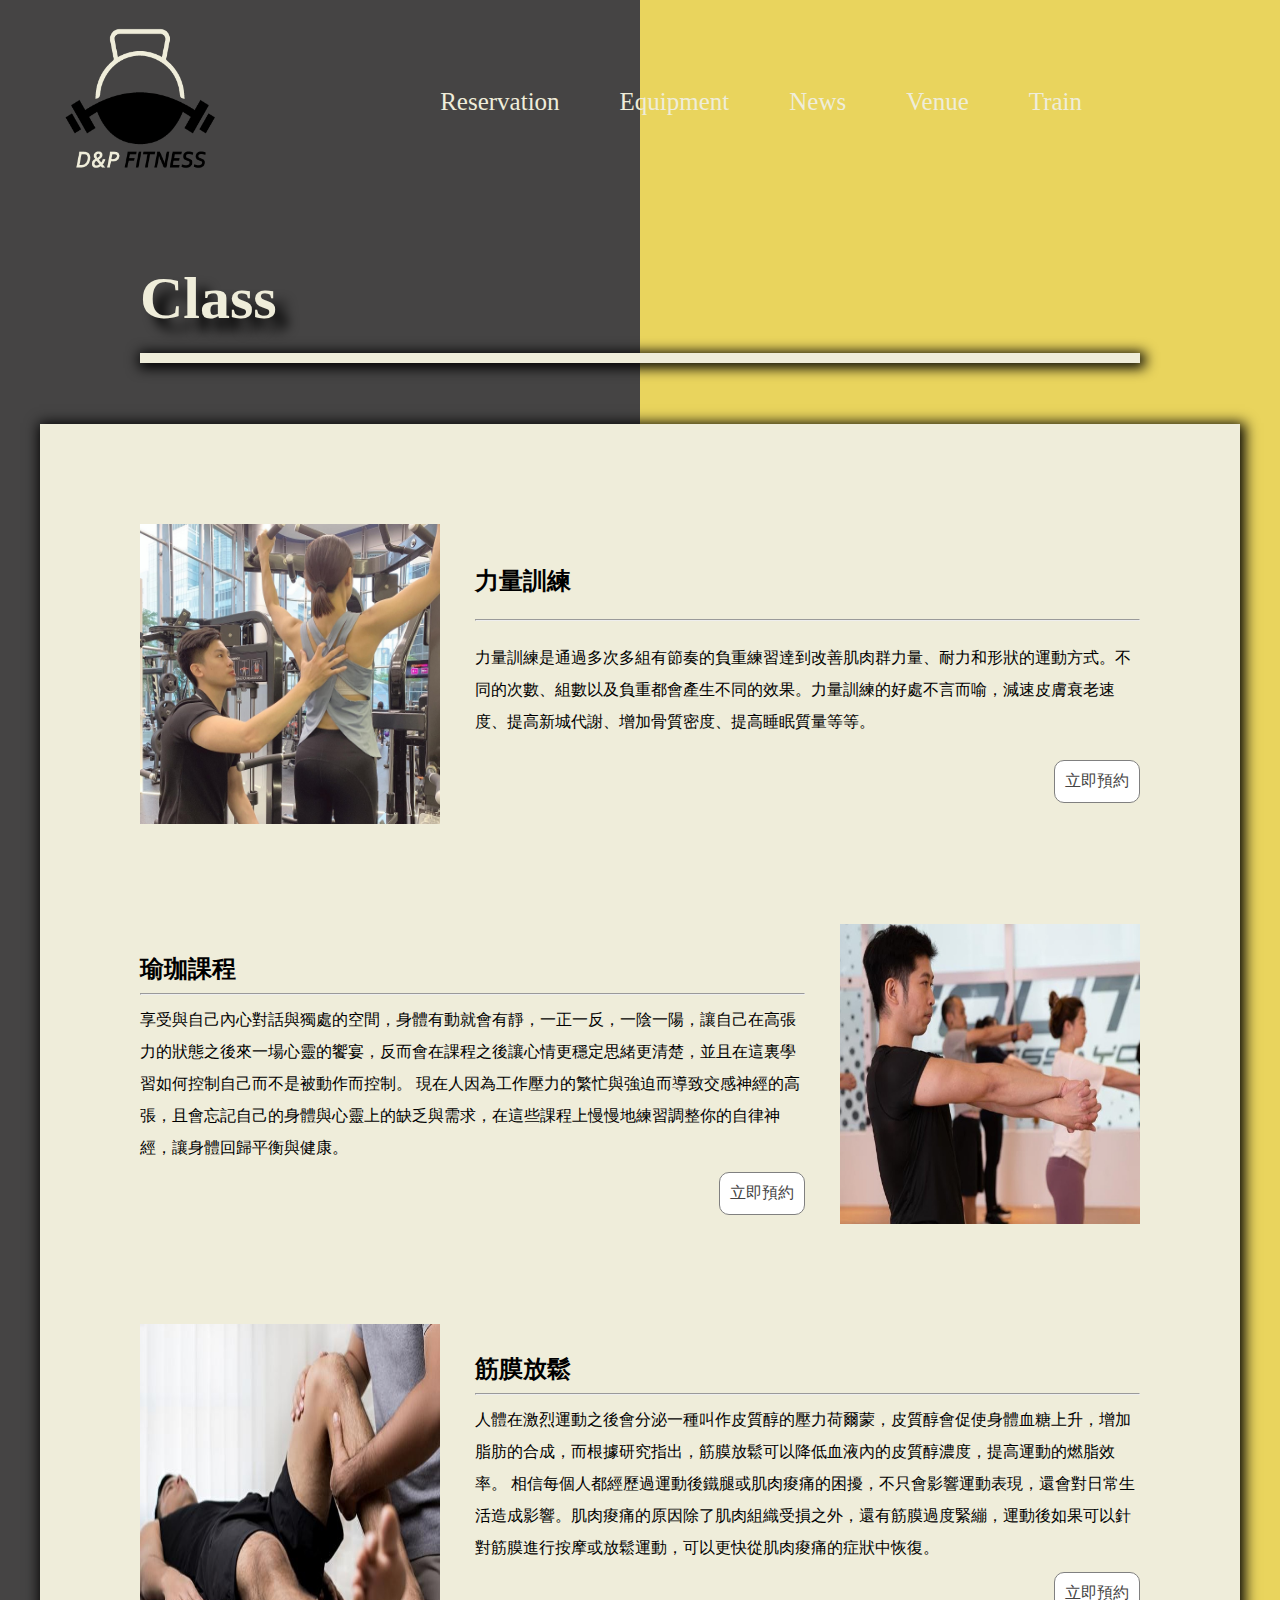
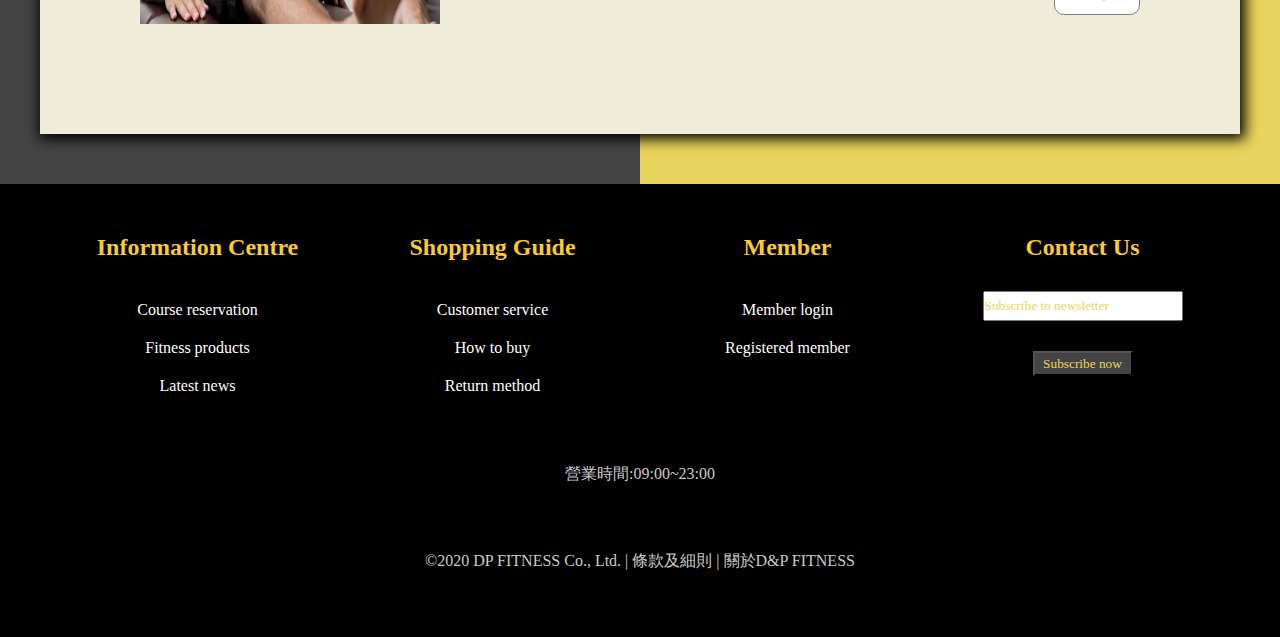
==== class.html @ 35a0f2f8 "第一版" ====
<!DOCTYPE html>
<html lang="en">

<head>
    <meta charset="UTF-8">
    <meta http-equiv="X-UA-Compatible" content="IE=edge">
    <meta name="viewport" content="width=device-width, initial-scale=1.0">
    <title>Document</title>
    <link rel="stylesheet" href="css/class.css">
    <link rel="stylesheet" href="css/nav.footer.css">
    <link rel="stylesheet" href="https://pro.fontawesome.com/releases/v5.10.0/css/all.css"
        integrity="sha384-AYmEC3Yw5cVb3ZcuHtOA93w35dYTsvhLPVnYs9eStHfGJvOvKxVfELGroGkvsg+p" crossorigin="anonymous" />
</head>

<body>
    <div class="dialog">
        <div class="form">
            <div class="wrong"><i class="far fa-times-circle"></i></div>
            <div class="signin">
                <h2>Sign in to D&P</h2>
                <ul class="icon">
                    <li><a href="#"><i class="fab fa-facebook-square"></i></a></li>
                    <li><a href="#"><i class="fab fa-instagram"></i></a></li>
                    <li><a href="#"><i class="fab fa-apple"></i></a></li>
                </ul>
                <input type="text" placeholder="Email or Mobile number">
                <input type="password" name="password" id="password" placeholder="password">
                <p><a href="#">forget password</a></p>
                <button>SIGN IN</button>
            </div>
            <div class="createac">
                <h2>Create Account</h2>
                <ul class="icon">
                    <li><a href="#"><i class="fab fa-facebook-square"></i></a></li>
                    <li><a href="#"><i class="fab fa-instagram"></i></a></li>
                    <li><a href="#"><i class="fab fa-apple"></i></a></li>
                </ul>
                <input type="text" placeholder="Name">
                <input type="text" placeholder="Email">
                <input type="password" name="password" id="password" placeholder="password">
                <button>SIGN UP</button>
            </div>
        </div>
        <div class="signinside">
            <h2>Hello,Friend!</h2>
            <p>Enter your personal details and start journey with us
            </p>
            <button class="signinbtn">SIGN IN</button>
            <button class="signupbtn">SIGN UP</button>
        </div>
    </div>
    <header>
        <div class="all">
            <div class="img">
                <a href="index.html"><img src="img/index/logo1234567.png" alt="林北logo"></a>
            </div>

            <ul class="nav">
                <li class="navlist1"><a href="#">Reservation</a>
                    <ul class="navlist11">
                        <li><a href="class.html">Strength</a>
                        </li>
                        <li><a href="class.html">Yoga</a>
                        </li>
                        <li><a href="class.html">Relax</a>
                        </li>
                    </ul>
                </li>
                <li class="navlist2"><a href="#">Equipment</a>
                    <ul class="navlist22">
                        <li><a href="supplement.html">Supplements</a>
                        </li>
                        <li><a href="liftinggear.html">lifting
                                gear</a></li>
                    </ul>
                </li>
                <li><a href="news.html">News</a>
                </li>
                <li><a href="venue.html">Venue</a>
                </li>
                <li><a href="trainer.html">Train</a>
                </li>
                <a href="#"><i class="fas fa-user-circle"></i></a>
                <a href="#"><i class="fas fa-shopping-cart"></i></a>
            </ul>
        </div>
    </header>
    <div class="banner">
        <h2>Class</h2>
        <div class="banner1"></div>
    </div>
    <main>
        <div class="item1">
            <div class="strlist"><img src="./img/index/str train3.jpg" alt=""></div>
            <div class="strlist-txt">
                <h2>力量訓練</h2>
                <hr>
                <p>力量訓練是通過多次多組有節奏的負重練習達到改善肌肉群力量、耐力和形狀的運動方式。不同的次數、組數以及負重都會產生不同的效果。力量訓練的好處不言而喻，減速皮膚衰老速度、提高新城代謝、增加骨質密度、提高睡眠質量等等。</p>
                <a href="Reservation.html" class="btn">立即預約</a>
            </div>
        </div>
        <div class="item2">
            <div class="yogalist-txt">
                <h2>瑜珈課程</h2>
                <hr>
                <p>享受與自己內心對話與獨處的空間，身體有動就會有靜，一正一反，一陰一陽，讓自己在高張力的狀態之後來一場心靈的饗宴，反而會在課程之後讓心情更穩定思緒更清楚，並且在這裏學習如何控制自己而不是被動作而控制。
                    現在人因為工作壓力的繁忙與強迫而導致交感神經的高張，且會忘記自己的身體與心靈上的缺乏與需求，在這些課程上慢慢地練習調整你的自律神經，讓身體回歸平衡與健康。
                    </p>
                <a href="Reservation.html" class="btn">立即預約</a>
            </div>
            <div class="yogalist"><img src="img/index/yoga train.jpg" alt=""></div>
        </div>
        <div class="item3">
            <div class="relaxlist"><img src="img/index/rleax.jpg" alt=""></div>
            <div class="relaxlist-txt">
                <h2>筋膜放鬆</h2>
                <hr>
                <p>人體在激烈運動之後會分泌一種叫作皮質醇的壓力荷爾蒙，皮質醇會促使身體血糖上升，增加脂肪的合成，而根據研究指出，筋膜放鬆可以降低血液內的皮質醇濃度，提高運動的燃脂效率。
                    相信每個人都經歷過運動後鐵腿或肌肉痠痛的困擾，不只會影響運動表現，還會對日常生活造成影響。肌肉痠痛的原因除了肌肉組織受損之外，還有筋膜過度緊繃，運動後如果可以針對筋膜進行按摩或放鬆運動，可以更快從肌肉痠痛的症狀中恢復。</p>
                <a href="Reservation.html" class="btn">立即預約</a>
            </div>
        </div>
    </main>
    <footer>
        <div class="foter">
            <div class="infor">
                <h4><a href="#">Information Centre</a></h4>
                <ul class="inforlist">
                    <li class="inforlist1"><a href="#">Course reservation</a></li>
                    <li class="inforlist1"><a href="#">Fitness products</a></li>
                    <li class="inforlist1"><a href="#">Latest news</a></li>
                </ul>
            </div>
            <div class="shop">
                <h4><a href="#">Shopping Guide</a></h4>
                <ul class="shoplist">
                    <li class="shoplist1"><a href="#">Customer service</a></li>
                    <li class="shoplist1"><a href="#">How to buy</a></li>
                    <li class="shoplist1"><a href="#">Return method</a></li>
                </ul>
            </div>
            <div class="member">
                <h4><a href="#">Member</a></h4>
                <ul class="memlist">
                    <li class="memlist1"><a href="#">Member login</a></li>
                    <li class="memlist1"><a href="#">Registered member</a></li>
                </ul>
            </div>
            <div class="contact">
                <h4><a href="#">Contact Us</a></h4>
                <ul class="conlist">
                    <input type="text" name="news" id="news" placeholder="Subscribe to newsletter">
                    <button>Subscribe now</button>
                </ul>
            </div>
        </div>
        <div class="last">
            <p>
            <p>營業時間:09:00~23:00</p>
            <br>
            <p class="last1">
                <a href="#"><i class="fab fa-facebook-square"></i></a>
                <a href="#"><i class="fab fa-instagram"></i></a>
                <a href="#"><i class="fab fa-youtube"></i></a>
            </p>
            <p> ©2020 DP FITNESS Co., Ltd. | 條款及細則 | 關於D&P FITNESS </p>
            </p>
        </div>
    </footer>
    <script src="js/nav&footer.js"></script>
</body>

</html>
---- css/class.css ----
/* 中間內容 */
.banner{
    width: 1200px;
    height: 200px;
    margin:0 auto;
    /* background: #efedda; */
}
.banner h2{
    font-size: 60px;
    font-weight: 700;
    padding: 60px 1100px 20px 100px;
    color: #efedda;
    text-shadow:black .2em .2em .2em ;
}
.banner1{
    width: 1000px;
    height: 10px;
    margin: 0 auto;
    background:#efedda ;
    box-shadow: 2px 2px 13px 3px ;
}
main{
    width: 1200px;
    margin: 20px auto 50px auto;
    background:#efedda ;
    box-shadow: 2px 2px 13px 3px ;
    padding: 80px 0 30px 0;
}

.item1{
    width: 1000px;
    height: 400px;
    margin: 0 auto;
    display: flex;
    padding-top: 20px;
    position: relative;
}
.item1 img{
    display:block;
    width: 300px;
    height:300px;
}
.item1 .strlist-txt{
    height: 300px;
    padding-left: 35px;
    padding-top: 20px;
    display: flex;
    flex-direction: column;
    justify-content: space-evenly;
}
.item1 .strlist-txt p{
    line-height: 2;
}
.item1 .strlist-txt .btn{
    align-self: flex-end;
    text-decoration: none;
    border:1px solid gray;
    background: white;
    padding: 10px;
    color: #454444;
    border-radius: 10px ;
}
.item1 .strlist-txt .btn:hover{
    background:#e9d45d ;
    color: white;
}

.item1::after{
    content: "";
    position: absolute;
    bottom:10px;
    display: inline-block;
    width: 0%;
    height: 2px;
    background: rgb(124, 123, 123);
    transition: width 1s;
}
.item1:hover::after{
    width: 100%;
}


.item2{
    width: 1000px;
    height: 400px;
    margin: 0 auto;
    display: flex;
    padding-top: 20px;
    position: relative;
}
.item2 img{
    display:block;
    width: 300px;
    height:300px;
}
.item2 .yogalist-txt{
    height: 300px;
    padding-right: 35px;
    padding-top: 20px;
    display: flex;
    flex-direction: column;
    justify-content: space-evenly;
}
.item2 .yogalist-txt p{
    line-height: 2;
}
.item2 .yogalist-txt .btn{
    align-self: flex-end;
    text-decoration: none;
    border:1px solid gray;
    background: white;
    padding: 10px;
    color: #454444;
    border-radius: 10px ;
}
.item2 .yogalist-txt .btn:hover{
    background:#e9d45d ;
    color: white;
}
.item2::after{
    content: "";
    position: absolute;
    bottom:10px;
    display: inline-block;
    width: 0%;
    height: 2px;
    background: rgb(124, 123, 123);
    transition: width 1s;
}
.item2:hover::after{
    width: 100%;
}
.item3{
    width: 1000px;
    height: 400px;
    margin: 0 auto;
    display: flex;
    padding-top: 20px;
}
.item3 img{
    display:block;
    width: 300px;
    height:300px;
}
.item3 .relaxlist-txt{
    height: 300px;
    padding-left: 35px;
    padding-top: 20px;
    display: flex;
    flex-direction: column;
    justify-content: space-evenly;
}
.item3 .relaxlist-txt p{
    line-height: 2;
}
.item3 .relaxlist-txt .btn{
    align-self: flex-end;
    text-decoration: none;
    border:1px solid gray;
    background: white;
    padding: 10px;
    color: #454444;
    border-radius: 10px ;
}
.item3 .relaxlist-txt .btn:hover{
    background:#e9d45d ;
    color: white;
}
---- css/nav.footer.css ----
*{
    margin: 0;
    padding: 0;
    list-style: none;
    box-sizing: border-box;
    font-family: calibri;
}
/*                    跑馬燈                    */

body{
    background: linear-gradient(90deg,#454444 50%,#e9d45d 50%);
}
/*      登入表單         */
.dialog{
    width: 100%;
    height: 100vh;
    position: relative;
    display: none;
    justify-content: center;
    align-items: center;
    background: rgba(0,0,0,.6); 
}
.form{
    display: flex;
    width: 1200px;
    height: 500px;
    margin: 50px auto;
    padding: 50px 0;
    background:#efedda;
    position: relative
}
.wrong{
    position: absolute;
    top: 2px;
    right: 3px;
    z-index: 100;
}
.wrong:hover{
    cursor: pointer;
}
.wrong i{
    font-size: 24px;
}
.form p{
    padding-bottom: 10px;
    padding-left: 120px;
}
.form a{
    /* text-decoration: none; */
    color: #454444;
    font-size: 10px;
}
.form a:hover{
    cursor: pointer;
}
.signin{
    width: 600px;
    margin: 0 auto;
    text-align: center;
    padding-top: 30px;
    display: flex;
    flex-direction: column;
    align-items: center;
}
.createac{
    width: 600px;
    margin: 0 auto;
    text-align: center;
    padding-top: 30px;
}
.dialog .icon{
    display: flex;
    padding: 30px 15px;
    justify-content: center;
}
.dialog .icon i{
    font-size: 24px;
    color: #454444;
    border: 1px solid #454444;
    padding:10px 12px;
    margin: 0 15px;
    border-radius: 50%;
}
.form input{
    width: 200px;
    height: 30px;
    background: #454444;
    margin-top: 30px;
}
.form button{
    width: 100px;
    padding: 5px;
    margin-top: 50px;
    background: #454444;
    color: #e9d45d;
    border-radius: 10px;
}
::placeholder{
    color: #e9d45d;
}
.createac{
    display: flex;
    flex-direction: column;
    align-items: center;
}
.form2{
    width: 600px;
    margin: 50px 160px;
    padding: 50px 0;
    display: flex;
    height: 500px;
    position:relative;
    top: -600px;
}
.signinside{
    width: 600px;
    display: flex;
    flex-direction: column;
    align-items: center;
    background: #454444;
    height: 500px;
    transition: all .5s;
    position: absolute;
    top: 111px;
    left: 160px;


}
.createacside{
    width: 600px;
    display: flex;
    flex-direction: column;
    align-items: center;
    background: #454444;
    height: 500px;
    transition: all .5s;
}
.signinside h2{
    color: #e9d45d;
    margin-bottom: 50px;
    font-size: 48px;
    font-weight: 800;
    margin-top: 100px;
}
.signinside p{
    color: #e9d45d;
    font-size: 24px;
    margin-bottom: 50px;
    width: 330px;
    text-align: center;
    line-height: 2;
}
.signinside button{
    width: 100px;
    padding: 5px;
    margin-top: 20px;
    background: #efedda;
    color:#454444;
    border-radius: 10px;
}
.signinbtn{
    position: absolute;
    top:350px;
}
.signupbtn{
    position: absolute;
    top:350px;
    z-index: -1;
}
.abs{
    animation-name: gohigh;
    animation-duration: 1s;

}
@keyframes gohigh{
    0%{
        opacity: 0;
        /* transform:scale(0); */
    }
    100%{
        opacity: 1;
        /* transform:scale(1); */

    }
}
/*                   導覽列                   */
.all{
    width: 1200px;
    margin: 0 auto;
    display: flex;
    justify-content: space-between;
}
.nav{
    display: flex;
    align-items: center;
}.nav li{
    transition: all 1s;
}
.nav li:hover{
    transform: translateY(-10px);
}
.nav li a{
    text-decoration: none;
    color: #efedda;
    font-size: 25px;
    padding: 0 30px;
}
.img img{
    display: inline-block;
    width: 200px;
    height: 200px;
}
.nav i{
    font-size: 35px;
    padding: 0 30px 9px 34px;
    color: #454444;
}


.navlist1{
    position: relative;
}
.navlist11{
    position: absolute; 
    top:40px; 
    left: 0;
    opacity: 0;
    transition: all .5s;
}
.navlist11 li{
    padding: 10px 0;
}
.navlist11 li a{
    font-size: 18px;
}
.navlist11 li:hover{
    transform: scale(1.2);

}
.navlist1:hover .navlist11{
    opacity: 1;
}
.navlist2{
    position: relative;
}
.navlist22{
    position: absolute; 
    top:32px; 
    left: 0;
    display: none;
    transition: all .5s;
}
.navlist22 li{
    padding: 15px 0;
}
.navlist22 li:hover{
    transform: scale(1.2);

}
.navlist22 li a{
    font-size: 18px;
    
}
.navlist2:hover .navlist22{
    display:block;
}
.nav a i{
    transition: all .5s;
}
.nav a i:hover{
    transform: scale(1.2);
}

/*      結尾           */

footer{
    width: 100%;
    padding: 50px;
    background:#000000;    
}
.foter{
    height: 100%;
    width: 100%;
    display: flex;
    justify-content: space-evenly;
    align-items: center;
}
.infor{
    width: 25%;
    height: 200px;
    text-align: center;
}
.inforlist{
    display: flex;
    flex-direction: column;
    align-items: center; 
}
.inforlist li{
    padding: 10px;
}
.foter h4{
    margin-bottom: 30px;
}

.foter h4 a{
    color: rgb(250, 202, 46);
    font-size: 24px;
    text-decoration: none;
}
.inforlist li a{
    text-decoration: none;
    color: white;

}
.shop{
    width: 25%;
    height: 200px;
    text-align: center;

}
.shoplist{
    display: flex;
    flex-direction: column;
    align-items: center;
}
.shoplist1{
    padding: 10px;
}
.shoplist li a{
    text-decoration: none;
    color: white;
}
.member{
    width: 25%;
    height: 200px;
    text-align: center;
}
.memlist{
    display: flex;
    flex-direction: column;
    align-items: center;
}
.memlist1{
    padding: 10px;
}
.memlist li a{
    color: white;
    text-decoration: none;
}
.contact{
    width: 25%;
    height: 200px;
    text-align: center;
}
.conlist{
    display: flex;
    flex-direction: column;
    align-items: center;
}
.conlist input{
    width: 200px;
    height: 30px;
    margin-bottom: 30px;
}
.conlist button{
    width: 100px;
    height: 25px;
    background: #454444;
    color: #e9d45d;
}
footer p{
    text-align: center;
    color:rgb(202, 202, 202);
    padding-top: 15px;
}
.last a {
    text-decoration: none;
    color: rgb(202, 202, 202);
}
.last1 a{
    text-decoration: none;
    color: rgb(202, 202, 202);
    padding: 0 10px;
}
.foter li a{
    display: block;
    width: 200px;
}
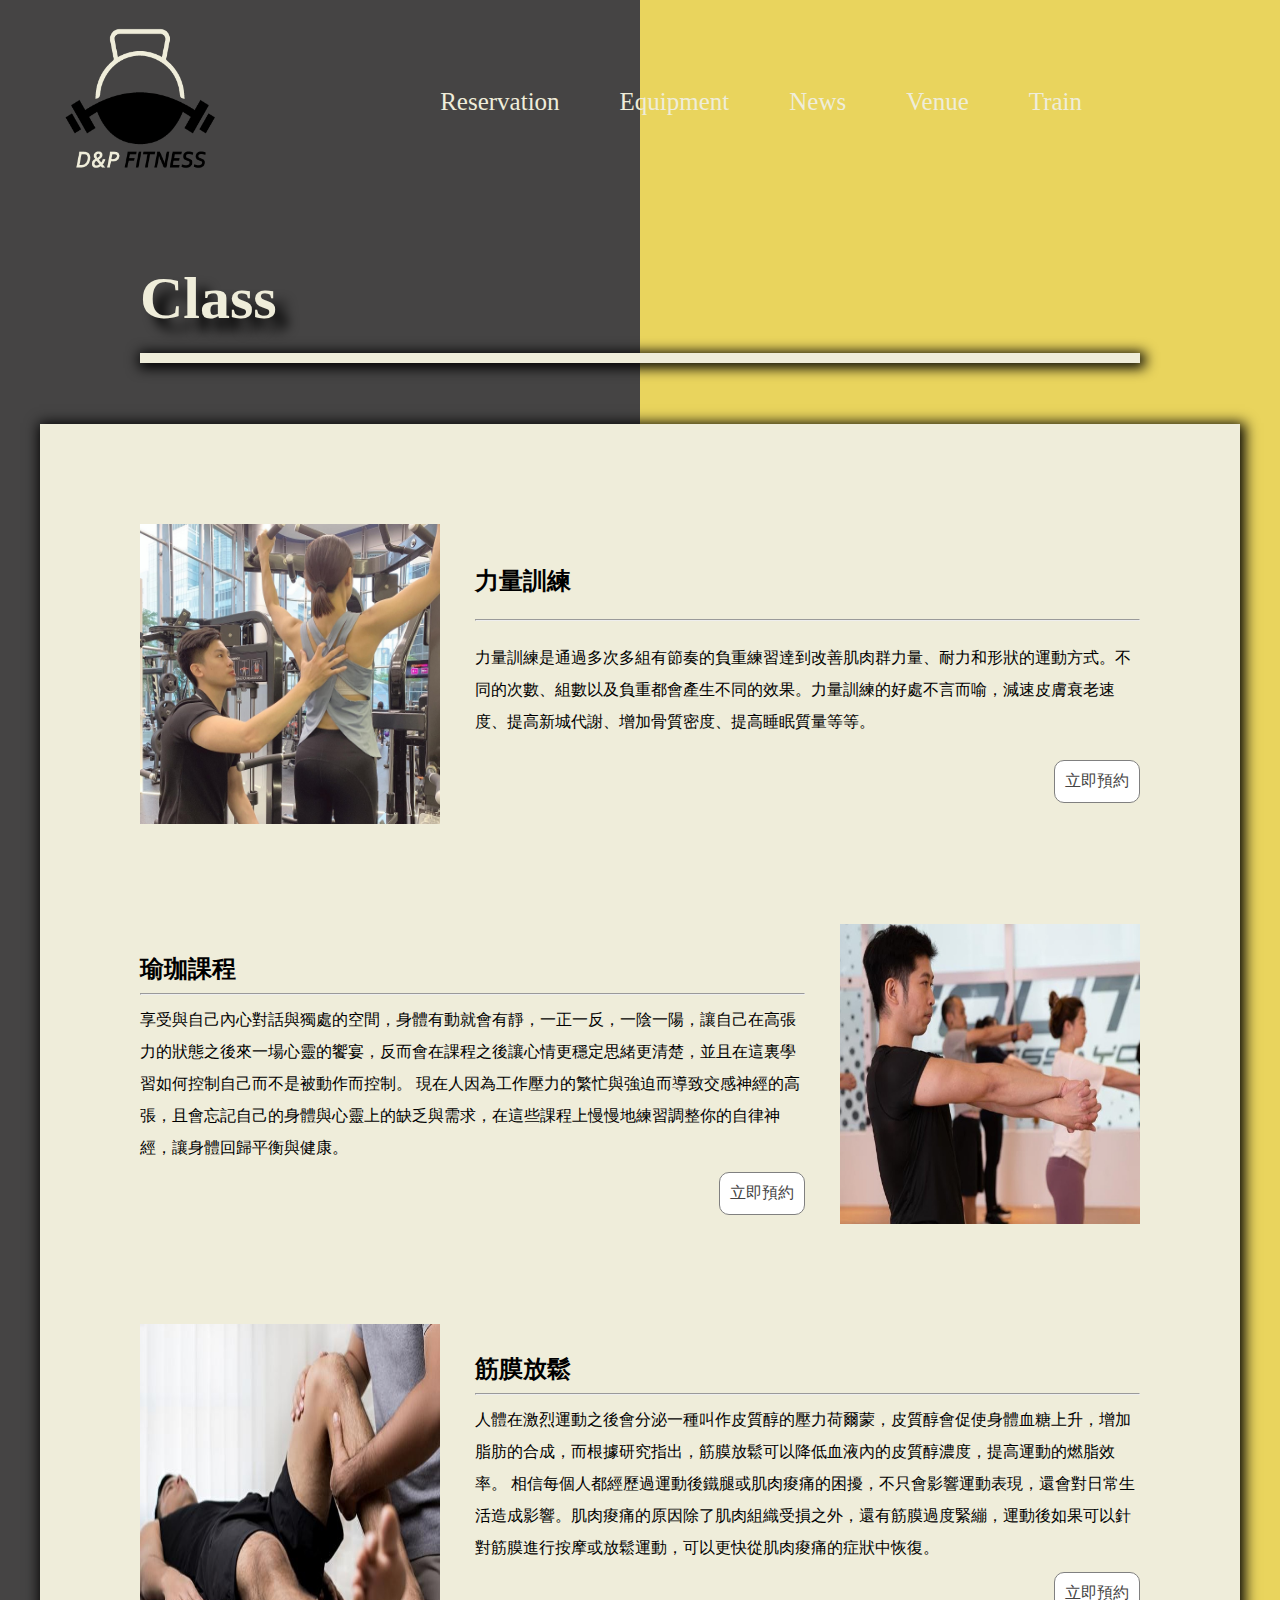
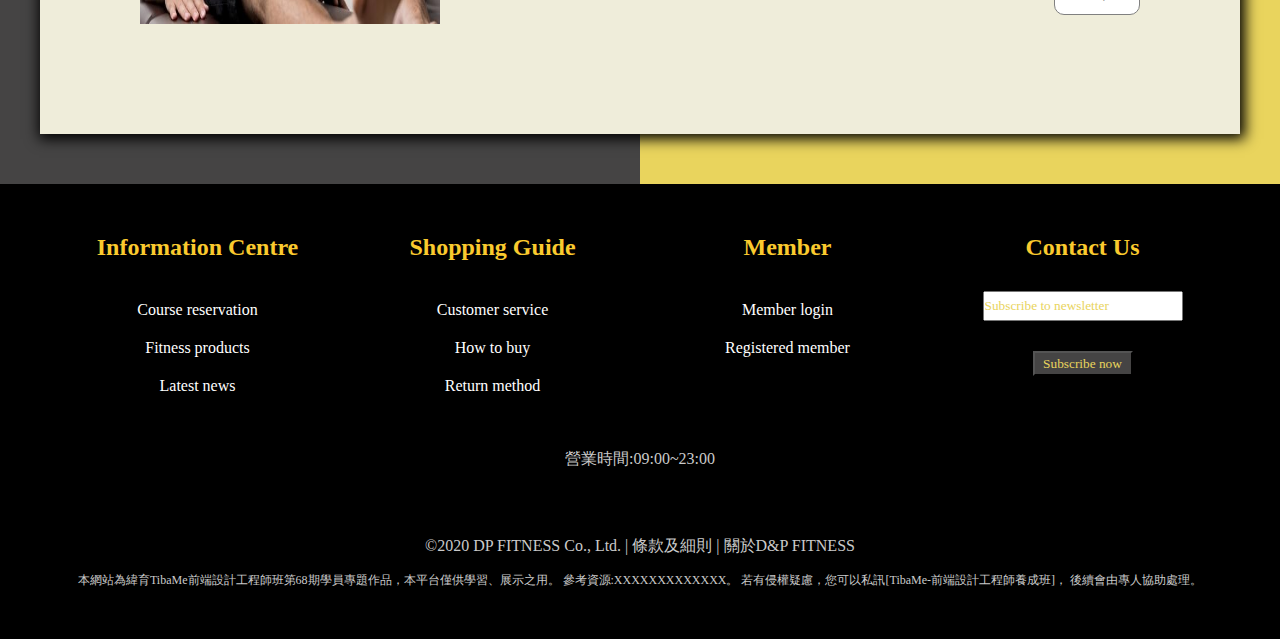
==== commit b6731af6: "第三版" ====
--- a/class.html
+++ b/class.html
@@ -5,7 +5,7 @@
     <meta charset="UTF-8">
     <meta http-equiv="X-UA-Compatible" content="IE=edge">
     <meta name="viewport" content="width=device-width, initial-scale=1.0">
-    <title>Document</title>
+    <title>class</title>
     <link rel="stylesheet" href="css/class.css">
     <link rel="stylesheet" href="css/nav.footer.css">
     <link rel="stylesheet" href="https://pro.fontawesome.com/releases/v5.10.0/css/all.css"
@@ -14,39 +14,41 @@
 
 <body>
     <div class="dialog">
-        <div class="form">
-            <div class="wrong"><i class="far fa-times-circle"></i></div>
-            <div class="signin">
-                <h2>Sign in to D&P</h2>
-                <ul class="icon">
-                    <li><a href="#"><i class="fab fa-facebook-square"></i></a></li>
-                    <li><a href="#"><i class="fab fa-instagram"></i></a></li>
-                    <li><a href="#"><i class="fab fa-apple"></i></a></li>
-                </ul>
-                <input type="text" placeholder="Email or Mobile number">
-                <input type="password" name="password" id="password" placeholder="password">
-                <p><a href="#">forget password</a></p>
-                <button>SIGN IN</button>
+        <div class="dialog1">
+            <div class="form">
+                <div class="wrong"><i class="far fa-times-circle"></i></div>
+                <div class="signin">
+                    <h2>Sign in to D&P</h2>
+                    <ul class="icon">
+                        <li><a href="#"><i class="fab fa-facebook-square"></i></a></li>
+                        <li><a href="#"><i class="fab fa-instagram"></i></a></li>
+                        <li><a href="#"><i class="fab fa-apple"></i></a></li>
+                    </ul>
+                    <input type="text" placeholder="Email or Mobile number">
+                    <input type="password" name="password" id="password" placeholder="password">
+                    <p><a href="#">forget password</a></p>
+                    <button>SIGN IN</button>
+                </div>
+                <div class="createac">
+                    <h2>Create Account</h2>
+                    <ul class="icon">
+                        <li><a href="#"><i class="fab fa-facebook-square"></i></a></li>
+                        <li><a href="#"><i class="fab fa-instagram"></i></a></li>
+                        <li><a href="#"><i class="fab fa-apple"></i></a></li>
+                    </ul>
+                    <input type="text" placeholder="Name">
+                    <input type="text" placeholder="Email">
+                    <input type="password" name="password" id="password" placeholder="password">
+                    <button>SIGN UP</button>
+                </div>
+                <div class="signinside">
+                    <h2>Hello,Friend!</h2>
+                    <p>Enter your personal details and start journey with us
+                    </p>
+                    <button class="signinbtn">SIGN IN</button>
+                    <button class="signupbtn">SIGN UP</button>
+                </div>
             </div>
-            <div class="createac">
-                <h2>Create Account</h2>
-                <ul class="icon">
-                    <li><a href="#"><i class="fab fa-facebook-square"></i></a></li>
-                    <li><a href="#"><i class="fab fa-instagram"></i></a></li>
-                    <li><a href="#"><i class="fab fa-apple"></i></a></li>
-                </ul>
-                <input type="text" placeholder="Name">
-                <input type="text" placeholder="Email">
-                <input type="password" name="password" id="password" placeholder="password">
-                <button>SIGN UP</button>
-            </div>
-        </div>
-        <div class="signinside">
-            <h2>Hello,Friend!</h2>
-            <p>Enter your personal details and start journey with us
-            </p>
-            <button class="signinbtn">SIGN IN</button>
-            <button class="signupbtn">SIGN UP</button>
         </div>
     </div>
     <header>
@@ -155,7 +157,6 @@
             </div>
         </div>
         <div class="last">
-            <p>
             <p>營業時間:09:00~23:00</p>
             <br>
             <p class="last1">
@@ -164,7 +165,10 @@
                 <a href="#"><i class="fab fa-youtube"></i></a>
             </p>
             <p> ©2020 DP FITNESS Co., Ltd. | 條款及細則 | 關於D&P FITNESS </p>
-            </p>
+            <p class="qs">本網站為緯育TibaMe前端設計工程師班第68期學員專題作品，本平台僅供學習、展示之用。
+                參考資源:XXXXXXXXXXXXX。
+                若有侵權疑慮，您可以私訊[TibaMe-前端設計工程師養成班]，
+                後續會由專人協助處理。</p>
         </div>
     </footer>
     <script src="js/nav&footer.js"></script>
--- a/css/nav.footer.css
+++ b/css/nav.footer.css
@@ -4,6 +4,9 @@
     list-style: none;
     box-sizing: border-box;
     font-family: calibri;
+}
+.qs{
+    font-size: 12px;
 }
 /*                    跑馬燈                    */
 
@@ -43,7 +46,7 @@
 }
 .form p{
     padding-bottom: 10px;
-    padding-left: 120px;
+    /* padding-left: 120px; */
 }
 .form a{
     /* text-decoration: none; */
@@ -121,8 +124,8 @@
     height: 500px;
     transition: all .5s;
     position: absolute;
-    top: 111px;
-    left: 160px;
+    top: 0px;
+    left: 0px;
 
 
 }
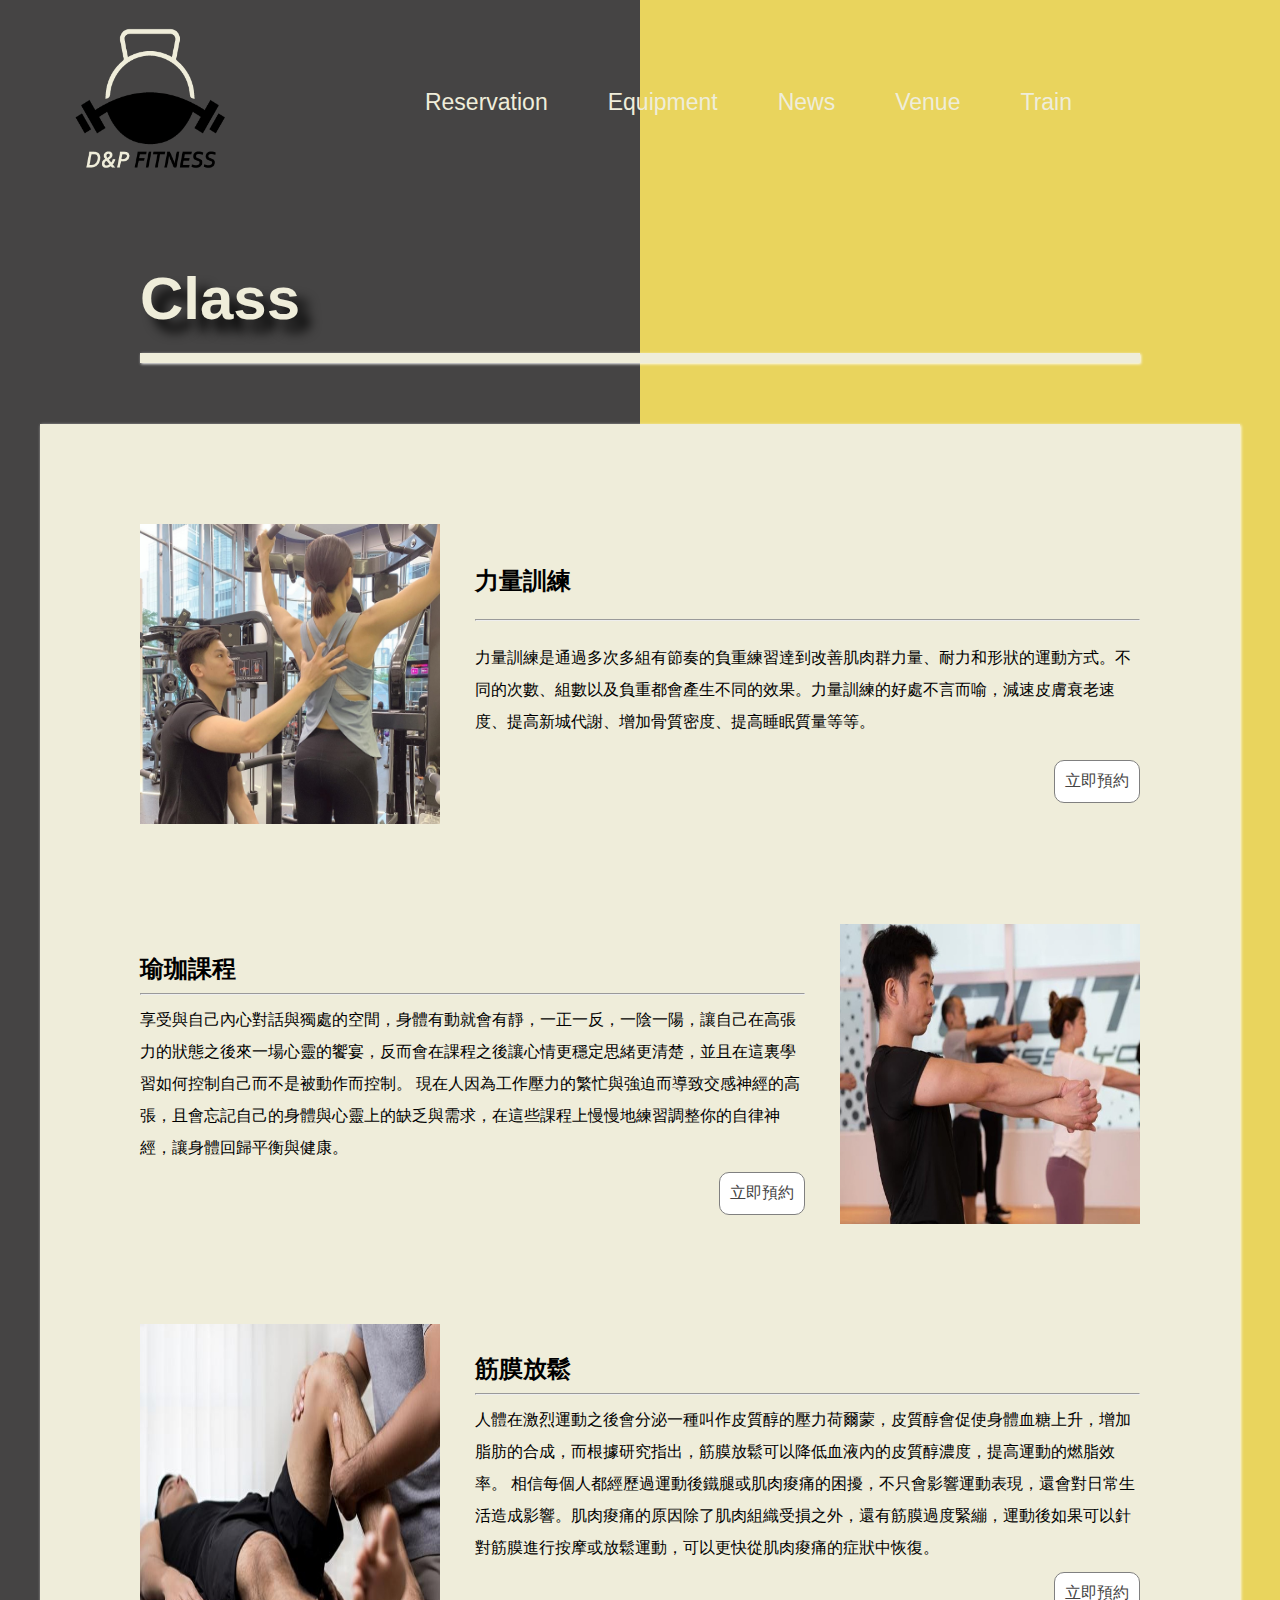
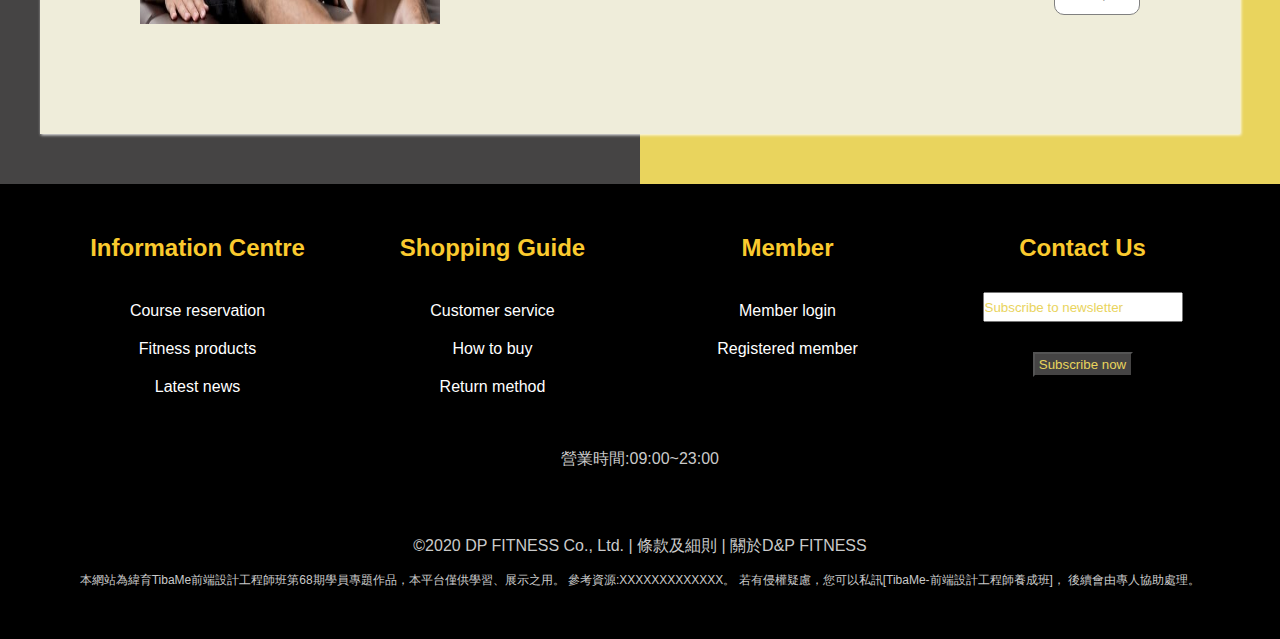
==== commit 52001da9: "漢堡導覽列完成版" ====
--- a/class.html
+++ b/class.html
@@ -6,10 +6,9 @@
     <meta http-equiv="X-UA-Compatible" content="IE=edge">
     <meta name="viewport" content="width=device-width, initial-scale=1.0">
     <title>class</title>
+    <link rel="stylesheet" href="css/nav.footer.css">
     <link rel="stylesheet" href="css/class.css">
-    <link rel="stylesheet" href="css/nav.footer.css">
-    <link rel="stylesheet" href="https://pro.fontawesome.com/releases/v5.10.0/css/all.css"
-        integrity="sha384-AYmEC3Yw5cVb3ZcuHtOA93w35dYTsvhLPVnYs9eStHfGJvOvKxVfELGroGkvsg+p" crossorigin="anonymous" />
+    <link rel="stylesheet" href="https://pro.fontawesome.com/releases/v5.10.0/css/all.css" integrity="sha384-AYmEC3Yw5cVb3ZcuHtOA93w35dYTsvhLPVnYs9eStHfGJvOvKxVfELGroGkvsg+p" crossorigin="anonymous" />
 </head>
 
 <body>
@@ -84,12 +83,45 @@
                 </li>
                 <a href="#"><i class="fas fa-user-circle"></i></a>
                 <a href="#"><i class="fas fa-shopping-cart"></i></a>
+                <div class="navbar">
+                    <a href="#"><i class="fas fa-bars"></i></a>
+                    <div class="newnavback"><i class="far fa-times-circle"></i></div>
+                    <div class="navbar1">
+                    </div>
+                </div>
+            </ul>
+            <div class="hambar">
+                <div class="hambarback"><i class="far fa-arrow-alt-circle-right"></i></div>
+                <div class="hambartxt">
+                    <div class="searchbar">
+                        <input type="search">
+                        <button><i class="fas fa-search"></i></button>
+                    </div>
+                    <ul class="hambarul">
+                        <li><i class="fas fa-calendar-week"></i><a href="reservation.html">Reservation</a></li>
+                        <li><i class="fas fa-shopping-bag"></i><a href="supplement.html">Equipment</a></li>
+                        <li><i class="far fa-newspaper"></i><a href="news.html">News</a></li>
+                        <li><i class="fab fa-houzz"></i><a href="venue.html">Venue</a></li>
+                        <li><i class="fas fa-gavel"></i><a href="trainer.html">Train</a></li>
+                    </ul>
+                </div>
+            </div>
+        </div>
+        <div class="newnav">
+            <ul class="newnav1">
+                <li class="newnav11" data-time="1"><i class="fas fa-calendar-week"></i><a href="reservation.html">Reservation</a><span></span></li>
+                <li class="newnav12" data-time="2"><i class="fas fa-shopping-bag"></i><a href="supplement.html">Equipment</a><span></span></li>
+                <li class="newnav13" data-time="3"><i class="far fa-newspaper"></i><a href="news.html">News</a><span></span></li>
+                <li class="newnav14" data-time="4"><i class="fab fa-houzz"></i><a href="venue.html">Venue</a><span></span></li>
+                <li class="newnav15" data-time="5"><i class="fas fa-gavel"></i><a href="trainer.html">Train</a><span></span></li>
             </ul>
         </div>
     </header>
     <div class="banner">
-        <h2>Class</h2>
-        <div class="banner1"></div>
+        <div class="banner123">
+            <h2>Class</h2>
+            <div class="banner1"></div>
+        </div>
     </div>
     <main>
         <div class="item1">
@@ -98,17 +130,16 @@
                 <h2>力量訓練</h2>
                 <hr>
                 <p>力量訓練是通過多次多組有節奏的負重練習達到改善肌肉群力量、耐力和形狀的運動方式。不同的次數、組數以及負重都會產生不同的效果。力量訓練的好處不言而喻，減速皮膚衰老速度、提高新城代謝、增加骨質密度、提高睡眠質量等等。</p>
-                <a href="Reservation.html" class="btn">立即預約</a>
+                <a href="reservation.html" class="btn">立即預約</a>
             </div>
         </div>
         <div class="item2">
             <div class="yogalist-txt">
                 <h2>瑜珈課程</h2>
                 <hr>
-                <p>享受與自己內心對話與獨處的空間，身體有動就會有靜，一正一反，一陰一陽，讓自己在高張力的狀態之後來一場心靈的饗宴，反而會在課程之後讓心情更穩定思緒更清楚，並且在這裏學習如何控制自己而不是被動作而控制。
-                    現在人因為工作壓力的繁忙與強迫而導致交感神經的高張，且會忘記自己的身體與心靈上的缺乏與需求，在這些課程上慢慢地練習調整你的自律神經，讓身體回歸平衡與健康。
-                    </p>
-                <a href="Reservation.html" class="btn">立即預約</a>
+                <p>享受與自己內心對話與獨處的空間，身體有動就會有靜，一正一反，一陰一陽，讓自己在高張力的狀態之後來一場心靈的饗宴，反而會在課程之後讓心情更穩定思緒更清楚，並且在這裏學習如何控制自己而不是被動作而控制。 現在人因為工作壓力的繁忙與強迫而導致交感神經的高張，且會忘記自己的身體與心靈上的缺乏與需求，在這些課程上慢慢地練習調整你的自律神經，讓身體回歸平衡與健康。
+                </p>
+                <a href="reservation.html" class="btn">立即預約</a>
             </div>
             <div class="yogalist"><img src="img/index/yoga train.jpg" alt=""></div>
         </div>
@@ -117,14 +148,15 @@
             <div class="relaxlist-txt">
                 <h2>筋膜放鬆</h2>
                 <hr>
-                <p>人體在激烈運動之後會分泌一種叫作皮質醇的壓力荷爾蒙，皮質醇會促使身體血糖上升，增加脂肪的合成，而根據研究指出，筋膜放鬆可以降低血液內的皮質醇濃度，提高運動的燃脂效率。
-                    相信每個人都經歷過運動後鐵腿或肌肉痠痛的困擾，不只會影響運動表現，還會對日常生活造成影響。肌肉痠痛的原因除了肌肉組織受損之外，還有筋膜過度緊繃，運動後如果可以針對筋膜進行按摩或放鬆運動，可以更快從肌肉痠痛的症狀中恢復。</p>
-                <a href="Reservation.html" class="btn">立即預約</a>
+                <p>人體在激烈運動之後會分泌一種叫作皮質醇的壓力荷爾蒙，皮質醇會促使身體血糖上升，增加脂肪的合成，而根據研究指出，筋膜放鬆可以降低血液內的皮質醇濃度，提高運動的燃脂效率。 相信每個人都經歷過運動後鐵腿或肌肉痠痛的困擾，不只會影響運動表現，還會對日常生活造成影響。肌肉痠痛的原因除了肌肉組織受損之外，還有筋膜過度緊繃，運動後如果可以針對筋膜進行按摩或放鬆運動，可以更快從肌肉痠痛的症狀中恢復。
+                </p>
+                <a href="reservation.html" class="btn">立即預約</a>
             </div>
         </div>
     </main>
     <footer>
         <div class="foter">
+            <!-- <div class="fotor1"> -->
             <div class="infor">
                 <h4><a href="#">Information Centre</a></h4>
                 <ul class="inforlist">
@@ -148,6 +180,8 @@
                     <li class="memlist1"><a href="#">Registered member</a></li>
                 </ul>
             </div>
+            <!-- </div> -->
+            <!-- <div class="fotor2"> -->
             <div class="contact">
                 <h4><a href="#">Contact Us</a></h4>
                 <ul class="conlist">
@@ -155,6 +189,7 @@
                     <button>Subscribe now</button>
                 </ul>
             </div>
+            <!-- </div> -->
         </div>
         <div class="last">
             <p>營業時間:09:00~23:00</p>
@@ -165,10 +200,8 @@
                 <a href="#"><i class="fab fa-youtube"></i></a>
             </p>
             <p> ©2020 DP FITNESS Co., Ltd. | 條款及細則 | 關於D&P FITNESS </p>
-            <p class="qs">本網站為緯育TibaMe前端設計工程師班第68期學員專題作品，本平台僅供學習、展示之用。
-                參考資源:XXXXXXXXXXXXX。
-                若有侵權疑慮，您可以私訊[TibaMe-前端設計工程師養成班]，
-                後續會由專人協助處理。</p>
+            <p class="qs">本網站為緯育TibaMe前端設計工程師班第68期學員專題作品，本平台僅供學習、展示之用。 參考資源:XXXXXXXXXXXXX。 若有侵權疑慮，您可以私訊[TibaMe-前端設計工程師養成班]， 後續會由專人協助處理。
+            </p>
         </div>
     </footer>
     <script src="js/nav&footer.js"></script>
--- a/css/nav.footer.css
+++ b/css/nav.footer.css
@@ -1,62 +1,77 @@
-*{
+* {
     margin: 0;
     padding: 0;
     list-style: none;
     box-sizing: border-box;
-    font-family: calibri;
-}
-.qs{
+    font-family: Microsoft JhengHei;
+    font-family: Arial, sans-serif;
+}
+
+.qs {
     font-size: 12px;
 }
+
+
 /*                    跑馬燈                    */
 
-body{
-    background: linear-gradient(90deg,#454444 50%,#e9d45d 50%);
-}
+body {
+    background: linear-gradient(90deg, #454444 50%, #e9d45d 50%);
+}
+
+
 /*      登入表單         */
-.dialog{
+
+.dialog {
     width: 100%;
     height: 100vh;
     position: relative;
     display: none;
     justify-content: center;
     align-items: center;
-    background: rgba(0,0,0,.6); 
-}
-.form{
+    background: rgba(0, 0, 0, .6);
+}
+
+.form {
     display: flex;
     width: 1200px;
     height: 500px;
     margin: 50px auto;
     padding: 50px 0;
-    background:#efedda;
+    background: #efedda;
     position: relative
 }
-.wrong{
+
+.wrong {
     position: absolute;
     top: 2px;
     right: 3px;
     z-index: 100;
 }
-.wrong:hover{
+
+.wrong:hover {
     cursor: pointer;
 }
-.wrong i{
+
+.wrong i {
     font-size: 24px;
 }
-.form p{
+
+.form p {
     padding-bottom: 10px;
     /* padding-left: 120px; */
 }
-.form a{
+
+.form a {
     /* text-decoration: none; */
     color: #454444;
     font-size: 10px;
 }
-.form a:hover{
+
+.form a:hover {
     cursor: pointer;
 }
-.signin{
+
+.signin {
     width: 600px;
     margin: 0 auto;
     text-align: center;
@@ -65,32 +80,37 @@
     flex-direction: column;
     align-items: center;
 }
-.createac{
+
+.createac {
     width: 600px;
     margin: 0 auto;
     text-align: center;
     padding-top: 30px;
 }
-.dialog .icon{
+
+.dialog .icon {
     display: flex;
     padding: 30px 15px;
     justify-content: center;
 }
-.dialog .icon i{
+
+.dialog .icon i {
     font-size: 24px;
     color: #454444;
     border: 1px solid #454444;
-    padding:10px 12px;
+    padding: 10px 12px;
     margin: 0 15px;
     border-radius: 50%;
 }
-.form input{
+
+.form input {
     width: 200px;
     height: 30px;
     background: #454444;
     margin-top: 30px;
 }
-.form button{
+
+.form button {
     width: 100px;
     padding: 5px;
     margin-top: 50px;
@@ -98,24 +118,28 @@
     color: #e9d45d;
     border-radius: 10px;
 }
-::placeholder{
+
+::placeholder {
     color: #e9d45d;
 }
-.createac{
-    display: flex;
-    flex-direction: column;
-    align-items: center;
-}
-.form2{
+
+.createac {
+    display: flex;
+    flex-direction: column;
+    align-items: center;
+}
+
+.form2 {
     width: 600px;
     margin: 50px 160px;
     padding: 50px 0;
     display: flex;
     height: 500px;
-    position:relative;
+    position: relative;
     top: -600px;
 }
-.signinside{
+
+.signinside {
     width: 600px;
     display: flex;
     flex-direction: column;
@@ -126,10 +150,9 @@
     position: absolute;
     top: 0px;
     left: 0px;
-
-
-}
-.createacside{
+}
+
+.createacside {
     width: 600px;
     display: flex;
     flex-direction: column;
@@ -138,14 +161,16 @@
     height: 500px;
     transition: all .5s;
 }
-.signinside h2{
+
+.signinside h2 {
     color: #e9d45d;
     margin-bottom: 50px;
     font-size: 48px;
     font-weight: 800;
     margin-top: 100px;
 }
-.signinside p{
+
+.signinside p {
     color: #e9d45d;
     font-size: 24px;
     margin-bottom: 50px;
@@ -153,239 +178,583 @@
     text-align: center;
     line-height: 2;
 }
-.signinside button{
+
+.signinside button {
     width: 100px;
     padding: 5px;
     margin-top: 20px;
     background: #efedda;
-    color:#454444;
+    color: #454444;
     border-radius: 10px;
 }
-.signinbtn{
-    position: absolute;
-    top:350px;
-}
-.signupbtn{
-    position: absolute;
-    top:350px;
+
+.signinbtn {
+    position: absolute;
+    top: 350px;
+}
+
+.signupbtn {
+    position: absolute;
+    top: 350px;
     z-index: -1;
 }
-.abs{
+
+.abs {
     animation-name: gohigh;
     animation-duration: 1s;
-
-}
-@keyframes gohigh{
-    0%{
+}
+
+@keyframes gohigh {
+    0% {
         opacity: 0;
         /* transform:scale(0); */
     }
-    100%{
+    100% {
         opacity: 1;
         /* transform:scale(1); */
-
     }
 }
+
+
 /*                   導覽列                   */
-.all{
-    width: 1200px;
+
+.all {
+    width: 1180px;
     margin: 0 auto;
     display: flex;
     justify-content: space-between;
 }
-.nav{
-    display: flex;
-    align-items: center;
-}.nav li{
+
+.nav {
+    display: flex;
+    align-items: center;
+}
+
+.nav li {
     transition: all 1s;
 }
-.nav li:hover{
+
+.nav li:hover {
     transform: translateY(-10px);
 }
-.nav li a{
+
+.nav li a {
     text-decoration: none;
     color: #efedda;
-    font-size: 25px;
-    padding: 0 30px;
-}
-.img img{
+    font-size: 23px;
+    padding: 15px 30px;
+}
+
+.img img {
     display: inline-block;
     width: 200px;
     height: 200px;
 }
-.nav i{
-    font-size: 35px;
+
+.nav i {
+    font-size: 30px;
     padding: 0 30px 9px 34px;
     color: #454444;
 }
 
-
-.navlist1{
-    position: relative;
-}
-.navlist11{
-    position: absolute; 
-    top:40px; 
+.navlist1 {
+    position: relative;
+}
+
+.navlist11 {
+    position: absolute;
+    top: 40px;
     left: 0;
     opacity: 0;
     transition: all .5s;
 }
-.navlist11 li{
+
+.navlist11 li {
     padding: 10px 0;
 }
-.navlist11 li a{
+
+.navlist11 li a {
     font-size: 18px;
 }
-.navlist11 li:hover{
+
+.navlist11 li:hover {
     transform: scale(1.2);
-
-}
-.navlist1:hover .navlist11{
+}
+
+.navlist1:hover .navlist11 {
     opacity: 1;
 }
-.navlist2{
-    position: relative;
-}
-.navlist22{
-    position: absolute; 
-    top:32px; 
+
+.navlist2 {
+    position: relative;
+}
+
+.navlist22 {
+    position: absolute;
+    top: 32px;
     left: 0;
     display: none;
     transition: all .5s;
 }
-.navlist22 li{
+
+.navlist22 li {
     padding: 15px 0;
 }
-.navlist22 li:hover{
+
+.navlist22 li:hover {
     transform: scale(1.2);
-
-}
-.navlist22 li a{
+}
+
+.navlist22 li a {
     font-size: 18px;
-    
-}
-.navlist2:hover .navlist22{
-    display:block;
-}
-.nav a i{
-    transition: all .5s;
-}
-.nav a i:hover{
+}
+
+.navlist2:hover .navlist22 {
+    display: block;
+}
+
+.nav a i {
+    transition: all .5s;
+}
+
+.nav a i:hover {
     transform: scale(1.2);
 }
 
+.hambar {
+    display: none;
+}
+
+html {
+    overflow-x: hidden;
+}
+
+
+/* .hambar {
+    position: absolute;
+    top: 0;
+    right: 0;
+    width: 300px;
+    height: 500px;
+    border-radius: 0px 0px 0px 5%;
+    background: #efedda;
+    box-shadow: 5px 2px 10px #454444;
+    transition: all 1s;
+    display: none;
+}
+
+.hambarback {
+    font-size: 24px;
+    color: #454444;
+    margin: 10px;
+    cursor: pointer;
+}
+
+.hambarnavmove {
+    animation-name: hammove;
+    animation-duration: 1s;
+    z-index: 2;
+    position: fixed;
+}
+
+.hambarnavback {
+    animation-name: hamback;
+    animation-duration: 1s;
+}
+
+@keyframes hammove {
+    0% {
+        opacity: 0;
+    }
+    100% {
+        opacity: 1;
+    }
+}
+
+@keyframes hamback {
+    0% {
+        opacity: 1;
+    }
+    100% {
+        opacity: 0;
+    }
+}
+
+.hambartxt {
+    width: 100%;
+    height: 100%;
+    display: flex;
+    flex-direction: column;
+    align-items: center;
+    margin-top: 20px;
+}
+
+.searchbar {
+    display: flex;
+    border: 1px solid gray;
+    border-radius: 5px;
+    overflow: hidden;
+}
+
+.searchbar input {
+    padding: 5px 20px;
+    border: 0;
+    background-color: transparent;
+}
+
+.searchbar button {
+    border: 0;
+    background: transparent;
+    padding: 0 3px;
+}
+
+.hambarul {
+    margin-top: 10px;
+}
+
+.hambarul li {
+    width: 200px;
+    margin: 40px 0px;
+    border-bottom: 1px solid #454444;
+}
+
+.hambarul li a {
+    text-decoration: none;
+    color: #454444;
+    font-size: 20px;
+} */
+
+
 /*      結尾           */
 
-footer{
+footer {
     width: 100%;
     padding: 50px;
-    background:#000000;    
-}
-.foter{
+    background: #000000;
+}
+
+.foter {
     height: 100%;
     width: 100%;
     display: flex;
-    justify-content: space-evenly;
-    align-items: center;
-}
-.infor{
+    justify-content: center;
+    align-items: center;
+}
+
+.infor {
     width: 25%;
     height: 200px;
     text-align: center;
 }
-.inforlist{
-    display: flex;
-    flex-direction: column;
-    align-items: center; 
-}
-.inforlist li{
+
+.inforlist {
+    display: flex;
+    flex-direction: column;
+    align-items: center;
+}
+
+.inforlist li {
     padding: 10px;
 }
-.foter h4{
+
+.foter h4 {
     margin-bottom: 30px;
 }
 
-.foter h4 a{
+.foter h4 a {
     color: rgb(250, 202, 46);
     font-size: 24px;
     text-decoration: none;
 }
-.inforlist li a{
+
+.inforlist li a {
     text-decoration: none;
     color: white;
-
-}
-.shop{
+}
+
+.shop {
     width: 25%;
     height: 200px;
     text-align: center;
-
-}
-.shoplist{
-    display: flex;
-    flex-direction: column;
-    align-items: center;
-}
-.shoplist1{
+}
+
+.shoplist {
+    display: flex;
+    flex-direction: column;
+    align-items: center;
+}
+
+.shoplist1 {
     padding: 10px;
 }
-.shoplist li a{
+
+.shoplist li a {
     text-decoration: none;
     color: white;
 }
-.member{
+
+.member {
     width: 25%;
     height: 200px;
     text-align: center;
 }
-.memlist{
-    display: flex;
-    flex-direction: column;
-    align-items: center;
-}
-.memlist1{
+
+.memlist {
+    display: flex;
+    flex-direction: column;
+    align-items: center;
+}
+
+.memlist1 {
     padding: 10px;
 }
-.memlist li a{
+
+.memlist li a {
     color: white;
     text-decoration: none;
 }
-.contact{
+
+.contact {
     width: 25%;
     height: 200px;
     text-align: center;
 }
-.conlist{
-    display: flex;
-    flex-direction: column;
-    align-items: center;
-}
-.conlist input{
+
+.conlist {
+    display: flex;
+    flex-direction: column;
+    align-items: center;
+}
+
+.conlist input {
     width: 200px;
     height: 30px;
     margin-bottom: 30px;
 }
-.conlist button{
+
+.conlist button {
     width: 100px;
     height: 25px;
     background: #454444;
     color: #e9d45d;
 }
-footer p{
+
+footer p {
     text-align: center;
-    color:rgb(202, 202, 202);
+    color: rgb(202, 202, 202);
     padding-top: 15px;
 }
+
 .last a {
     text-decoration: none;
     color: rgb(202, 202, 202);
 }
-.last1 a{
+
+.last1 a {
     text-decoration: none;
     color: rgb(202, 202, 202);
     padding: 0 10px;
 }
-.foter li a{
+
+.foter li a {
     display: block;
     width: 200px;
+}
+
+
+/*漢堡導覽列 */
+
+.navbar {
+    position: relative;
+}
+
+.fa-bars {
+    z-index: 2;
+}
+
+.navbar1 {
+    position: absolute;
+    bottom: 0;
+    left: 0%;
+    width: 65px;
+    height: 65px;
+    background: #e9d45d;
+    border-radius: 50%;
+    z-index: -1;
+    transition: all 1s;
+    opacity: 0;
+}
+
+.newnavback {
+    position: absolute;
+    top: 15px;
+    right: -15px;
+    z-index: -2;
+    transition: all .5s;
+    opacity: 0;
+    cursor: pointer;
+}
+
+.newnavback i {
+    color: #454444;
+}
+
+.newnav {
+    position: absolute;
+    top: 20%;
+    left: 40%;
+    z-index: -2;
+    opacity: 0;
+    transition: all .5s;
+}
+
+.newnav1 li {
+    font-size: 24px;
+    margin: 50px 0;
+}
+
+.newnav1 li i {
+    padding-right: 20px;
+}
+
+.newnav1 li a {
+    color: #454444;
+    text-decoration: none;
+    transform: scale(1);
+}
+
+.newnav11 {
+    position: relative;
+    transition: all 1s;
+    overflow: hidden;
+}
+
+.newnav11:hover {
+    transform: scale(1.2);
+}
+
+.newnav11:hover span {
+    transform: translateX(100%);
+}
+
+.newnav11 span {
+    position: absolute;
+    bottom: 0;
+    left: -100%;
+    width: 100%;
+    height: 2px;
+    background: linear-gradient(90deg, transparent, #252525);
+    transform: translateX(0%);
+    transition: all .5s;
+}
+
+.newnav12 {
+    position: relative;
+    transition: all 1s;
+    overflow: hidden;
+}
+
+.newnav12:hover {
+    transform: scale(1.2);
+}
+
+.newnav12:hover span {
+    transform: translateX(100%);
+}
+
+.newnav12 span {
+    position: absolute;
+    bottom: 0;
+    left: -100%;
+    width: 100%;
+    height: 2px;
+    background: linear-gradient(90deg, transparent, #252525);
+    transform: translateX(0%);
+    transition: all .5s;
+}
+
+.newnav13 {
+    position: relative;
+    transition: all 1s;
+    overflow: hidden;
+}
+
+.newnav13:hover {
+    transform: scale(1.2);
+}
+
+.newnav13:hover span {
+    transform: translateX(100%);
+}
+
+.newnav13 span {
+    position: absolute;
+    bottom: 0;
+    left: -100%;
+    width: 100%;
+    height: 2px;
+    background: linear-gradient(90deg, transparent, #252525);
+    transform: translateX(0%);
+    transition: all .5s;
+}
+
+.newnav14 {
+    position: relative;
+    transition: all 1s;
+    overflow: hidden;
+}
+
+.newnav14:hover {
+    transform: scale(1.2);
+}
+
+.newnav14:hover span {
+    transform: translateX(100%);
+}
+
+.newnav14 span {
+    position: absolute;
+    bottom: 0;
+    left: -100%;
+    width: 100%;
+    height: 2px;
+    background: linear-gradient(90deg, transparent, #252525);
+    transform: translateX(0%);
+    transition: all .5s;
+}
+
+.newnav15 {
+    position: relative;
+    transition: all 1s;
+    overflow: hidden;
+}
+
+.newnav15:hover {
+    transform: scale(1.2);
+}
+
+.newnav15:hover span {
+    transform: translateX(100%);
+}
+
+.newnav15 span {
+    position: absolute;
+    bottom: 0;
+    left: -100%;
+    width: 100%;
+    height: 2px;
+    background: linear-gradient(90deg, transparent, #252525);
+    transform: translateX(0%);
+    transition: all .5s;
+}
+
+@media screen and (max-width:575px) {
+    .newnav {
+        position: absolute;
+        top: 20%;
+        left: 30%;
+        z-index: -2;
+        opacity: 0;
+        transition: all .5s;
+    }
 }--- a/css/class.css
+++ b/css/class.css
@@ -1,34 +1,37 @@
-
 /* 中間內容 */
-.banner{
+
+.banner {
     width: 1200px;
     height: 200px;
-    margin:0 auto;
+    margin: 0 auto;
     /* background: #efedda; */
 }
-.banner h2{
+
+.banner h2 {
     font-size: 60px;
     font-weight: 700;
     padding: 60px 1100px 20px 100px;
     color: #efedda;
-    text-shadow:black .2em .2em .2em ;
-}
-.banner1{
+    text-shadow: black .2em .2em .2em;
+}
+
+.banner1 {
     width: 1000px;
     height: 10px;
     margin: 0 auto;
-    background:#efedda ;
-    box-shadow: 2px 2px 13px 3px ;
-}
-main{
+    background: #efedda;
+    box-shadow: 1px 1px 3px white;
+}
+
+main {
     width: 1200px;
     margin: 20px auto 50px auto;
-    background:#efedda ;
-    box-shadow: 2px 2px 13px 3px ;
+    background: #efedda;
+    box-shadow: 1px 1px 3px white;
     padding: 80px 0 30px 0;
 }
 
-.item1{
+.item1 {
     width: 1000px;
     height: 400px;
     margin: 0 auto;
@@ -36,12 +39,14 @@
     padding-top: 20px;
     position: relative;
 }
-.item1 img{
-    display:block;
+
+.item1 img {
+    display: block;
     width: 300px;
-    height:300px;
-}
-.item1 .strlist-txt{
+    height: 300px;
+}
+
+.item1 .strlist-txt {
     height: 300px;
     padding-left: 35px;
     padding-top: 20px;
@@ -49,39 +54,42 @@
     flex-direction: column;
     justify-content: space-evenly;
 }
-.item1 .strlist-txt p{
+
+.item1 .strlist-txt p {
     line-height: 2;
 }
-.item1 .strlist-txt .btn{
+
+.item1 .strlist-txt .btn {
     align-self: flex-end;
     text-decoration: none;
-    border:1px solid gray;
+    border: 1px solid gray;
     background: white;
     padding: 10px;
     color: #454444;
-    border-radius: 10px ;
-}
-.item1 .strlist-txt .btn:hover{
-    background:#e9d45d ;
+    border-radius: 10px;
+}
+
+.item1 .strlist-txt .btn:hover {
+    background: #e9d45d;
     color: white;
 }
 
-.item1::after{
+.item1::after {
     content: "";
     position: absolute;
-    bottom:10px;
+    bottom: 10px;
     display: inline-block;
     width: 0%;
     height: 2px;
     background: rgb(124, 123, 123);
     transition: width 1s;
 }
-.item1:hover::after{
+
+.item1:hover::after {
     width: 100%;
 }
 
-
-.item2{
+.item2 {
     width: 1000px;
     height: 400px;
     margin: 0 auto;
@@ -89,12 +97,14 @@
     padding-top: 20px;
     position: relative;
 }
-.item2 img{
-    display:block;
+
+.item2 img {
+    display: block;
     width: 300px;
-    height:300px;
-}
-.item2 .yogalist-txt{
+    height: 300px;
+}
+
+.item2 .yogalist-txt {
     height: 300px;
     padding-right: 35px;
     padding-top: 20px;
@@ -102,48 +112,56 @@
     flex-direction: column;
     justify-content: space-evenly;
 }
-.item2 .yogalist-txt p{
+
+.item2 .yogalist-txt p {
     line-height: 2;
 }
-.item2 .yogalist-txt .btn{
+
+.item2 .yogalist-txt .btn {
     align-self: flex-end;
     text-decoration: none;
-    border:1px solid gray;
+    border: 1px solid gray;
     background: white;
     padding: 10px;
     color: #454444;
-    border-radius: 10px ;
-}
-.item2 .yogalist-txt .btn:hover{
-    background:#e9d45d ;
+    border-radius: 10px;
+}
+
+.item2 .yogalist-txt .btn:hover {
+    background: #e9d45d;
     color: white;
 }
-.item2::after{
+
+.item2::after {
     content: "";
     position: absolute;
-    bottom:10px;
+    bottom: 10px;
     display: inline-block;
     width: 0%;
     height: 2px;
     background: rgb(124, 123, 123);
     transition: width 1s;
 }
-.item2:hover::after{
+
+.item2:hover::after {
     width: 100%;
 }
-.item3{
+
+.item3 {
     width: 1000px;
     height: 400px;
     margin: 0 auto;
     display: flex;
     padding-top: 20px;
 }
-.item3 img{
-    display:block;
+
+.item3 img {
+    display: block;
     width: 300px;
-    height:300px;
-}
-.item3 .relaxlist-txt{
+    height: 300px;
+}
+
+.item3 .relaxlist-txt {
     height: 300px;
     padding-left: 35px;
     padding-top: 20px;
@@ -151,20 +169,457 @@
     flex-direction: column;
     justify-content: space-evenly;
 }
-.item3 .relaxlist-txt p{
+
+.item3 .relaxlist-txt p {
     line-height: 2;
 }
-.item3 .relaxlist-txt .btn{
+
+.item3 .relaxlist-txt .btn {
     align-self: flex-end;
     text-decoration: none;
-    border:1px solid gray;
+    border: 1px solid gray;
     background: white;
     padding: 10px;
     color: #454444;
-    border-radius: 10px ;
-}
-.item3 .relaxlist-txt .btn:hover{
-    background:#e9d45d ;
+    border-radius: 10px;
+}
+
+.item3 .relaxlist-txt .btn:hover {
+    background: #e9d45d;
     color: white;
 }
 
+.nav .fa-bars {
+    display: none;
+}
+
+@media screen and (max-width:575px) {
+    .header {
+        width: 100%;
+    }
+    body {
+        background: linear-gradient(180deg, #454444 40%, #e9d45d 50%);
+    }
+    .all {
+        max-width: 100%;
+    }
+    .all img {
+        width: 150px;
+        height: 150px;
+    }
+    .nav li {
+        display: none;
+    }
+    .nav a i {
+        color: #e9d45d;
+        font-size: 16px;
+    }
+    .nav .fa-bars {
+        display: block;
+    }
+    .banner {
+        max-width: 100%;
+        height: 100px;
+    }
+    .banner123 {
+        width: 100%;
+        margin: 0 auto;
+        margin-top: 50px;
+    }
+    .banner h2 {
+        font-size: 36px;
+        margin-bottom: 20px;
+        padding: 0;
+    }
+    .banner1 {
+        margin: 0;
+        width: 400px;
+    }
+    main {
+        width: 100%;
+        padding-top: 0;
+    }
+    .strlist img {
+        width: 200px;
+        height: 200px;
+    }
+    .relaxlist-txt {
+        max-width: 100%;
+        max-height: 100%;
+        padding-top: 0;
+    }
+    .strlist-txt h2 {
+        font-size: 12px;
+        text-align: center;
+    }
+    .strlist-txt p {
+        font-size: 8px;
+    }
+    .yogalist-txt h2 {
+        font-size: 12px;
+        text-align: center;
+    }
+    .yogalist-txt p {
+        font-size: 8px;
+    }
+    .relaxlist-txt h2 {
+        font-size: 16px;
+        text-align: center;
+    }
+    .relaxlist-txt p {
+        font-size: 12px;
+    }
+    .btn {
+        font-size: 6px;
+    }
+    .yogalist img {
+        width: 200px;
+        height: 200px;
+    }
+    .relaxlist img {
+        width: 200px;
+        height: 200px;
+    }
+    .item1 {
+        max-width: 100%;
+        align-items: center;
+    }
+    .item2 {
+        max-width: 100%;
+        align-items: center;
+    }
+    .item3 {
+        max-width: 100%;
+        align-items: center;
+    }
+    .foter {
+        margin: 0 auto;
+        width: 100%;
+        flex-wrap: wrap;
+    }
+    .infor {
+        width: 120px;
+    }
+    .shop {
+        width: 120px;
+    }
+    .member {
+        width: 120px;
+    }
+    .contact {
+        width: 170px;
+    }
+    .foter h4 a {
+        font-size: 16px;
+    }
+    .foter ul li a {
+        font-size: 12px;
+    }
+    .conlist input {
+        width: 120px;
+        height: 20px;
+    }
+    .last p {
+        font-size: 10px;
+    }
+}
+
+@media screen and (min-width:576px) and (max-width:767px) {
+    .header {
+        width: 100%;
+    }
+    body {
+        background: linear-gradient(180deg, #454444 40%, #e9d45d 50%);
+    }
+    .all {
+        max-width: 100%;
+    }
+    .nav li {
+        display: none;
+    }
+    .nav a i {
+        color: #e9d45d;
+        font-size: 18px;
+    }
+    .nav .fa-bars {
+        display: block;
+    }
+    .banner {
+        max-width: 100%;
+        height: 100px;
+    }
+    .banner123 {
+        width: 550px;
+        margin: 0 auto;
+        margin-top: 50px;
+    }
+    .banner h2 {
+        font-size: 42px;
+        margin-bottom: 20px;
+        padding: 0;
+    }
+    .banner1 {
+        margin: 0;
+        width: 550px;
+    }
+    main {
+        width: 100%;
+        padding-top: 0;
+    }
+    .strlist img {
+        width: 200px;
+        height: 200px;
+    }
+    .relaxlist-txt {
+        max-width: 100%;
+        max-height: 100%;
+        padding-top: 0;
+    }
+    .strlist-txt h2 {
+        font-size: 16px;
+        text-align: center;
+    }
+    .strlist-txt p {
+        font-size: 12px;
+    }
+    .yogalist-txt h2 {
+        font-size: 16px;
+        text-align: center;
+    }
+    .yogalist-txt p {
+        font-size: 12px;
+    }
+    .relaxlist-txt h2 {
+        font-size: 16px;
+        text-align: center;
+    }
+    .relaxlist-txt p {
+        font-size: 12px;
+    }
+    .btn {
+        font-size: 10px;
+    }
+    .yogalist img {
+        width: 200px;
+        height: 200px;
+    }
+    .relaxlist img {
+        width: 200px;
+        height: 200px;
+    }
+    .item1 {
+        max-width: 100%;
+        align-items: center;
+    }
+    .item2 {
+        max-width: 100%;
+        align-items: center;
+    }
+    .item3 {
+        max-width: 100%;
+        align-items: center;
+    }
+    .foter h4 a {
+        font-size: 16px;
+    }
+    .foter ul li a {
+        font-size: 12px;
+    }
+    .conlist input {
+        width: 120px;
+        height: 20px;
+    }
+    .last p {
+        font-size: 10px;
+    }
+}
+
+@media screen and (min-width:768px) and (max-width:991px) {
+    .header {
+        width: 100%;
+    }
+    body {
+        background: linear-gradient(180deg, #454444 40%, #e9d45d 50%);
+    }
+    .all {
+        max-width: 100%;
+    }
+    .nav li a {
+        font-size: 16px;
+        padding: 0 10px;
+    }
+    .navlist11 li a {
+        font-size: 12px;
+    }
+    .navlist22 li a {
+        font-size: 12px;
+    }
+    .nav a i {
+        padding: 20px;
+        font-size: 20px;
+        color: #e9d45d;
+    }
+    .banner {
+        max-width: 100%;
+        height: 100px;
+    }
+    .banner123 {
+        width: 750px;
+        margin: 0 auto;
+        margin-top: 50px;
+    }
+    .banner h2 {
+        font-size: 42px;
+        margin-bottom: 20px;
+        padding: 0;
+    }
+    .banner1 {
+        margin: 0;
+        width: 750px;
+    }
+    main {
+        width: 100%;
+        padding-top: 0;
+    }
+    .strlist img {
+        width: 250px;
+        height: 250px;
+    }
+    .relaxlist-txt {
+        max-width: 100%;
+        max-height: 100%;
+    }
+    .strlist-txt h2 {
+        font-size: 20px;
+    }
+    .strlist-txt p {
+        font-size: 14px;
+    }
+    .yogalist-txt h2 {
+        font-size: 20px;
+    }
+    .yogalist-txt p {
+        font-size: 14px;
+    }
+    .relaxlist-txt h2 {
+        font-size: 20px;
+    }
+    .relaxlist-txt p {
+        font-size: 14px;
+    }
+    .btn {
+        font-size: 10px;
+    }
+    .yogalist img {
+        width: 250px;
+        height: 250px;
+    }
+    .relaxlist img {
+        width: 250px;
+        height: 250px;
+    }
+    .item1 {
+        max-width: 100%;
+        align-items: center;
+    }
+    .item2 {
+        max-width: 100%;
+        align-items: center;
+    }
+    .item3 {
+        max-width: 100%;
+        align-items: center;
+    }
+    .foter h4 a {
+        font-size: 18px;
+    }
+    .foter ul li a {
+        font-size: 14px;
+    }
+    .conlist input {
+        width: 120px;
+        height: 20px;
+    }
+    .last p {
+        font-size: 10px;
+    }
+}
+
+@media screen and (min-width:992px) and (max-width:1199px) {
+    header {
+        width: 100%;
+    }
+    .all {
+        max-width: 100%;
+    }
+    .nav li a {
+        font-size: 20px;
+        padding: 0 20px;
+    }
+    .navlist11 li a {
+        font-size: 14px;
+    }
+    .navlist22 li a {
+        font-size: 14px;
+    }
+    .nav a i {
+        padding: 20px;
+        font-size: 24px;
+    }
+    .banner {
+        max-width: 100%;
+        height: 100px;
+    }
+    .banner123 {
+        width: 900px;
+        margin: 0 auto;
+        margin-top: 50px;
+    }
+    .banner h2 {
+        font-size: 50px;
+        margin-bottom: 20px;
+        padding: 0;
+        width: 900px;
+    }
+    .banner1 {
+        margin: 0;
+        width: 900px;
+    }
+    main {
+        max-width: 100%;
+    }
+    .strlist-txt {
+        width: 100%;
+    }
+    .item1 {
+        max-width: 100%;
+    }
+    .strlist-txt {
+        font-size: 14px;
+    }
+    .item2 {
+        max-width: 100%;
+    }
+    .yogalist-txt {
+        font-size: 14px;
+    }
+    .item3 {
+        max-width: 100%;
+    }
+    .relaxlist-txt {
+        font-size: 14px;
+    }
+    .foter h4 a {
+        font-size: 20px;
+    }
+    .foter ul li a {
+        font-size: 16px;
+    }
+    .conlist input {
+        width: 150px;
+        height: 30px;
+    }
+    .last p {
+        font-size: 12px;
+    }
+}